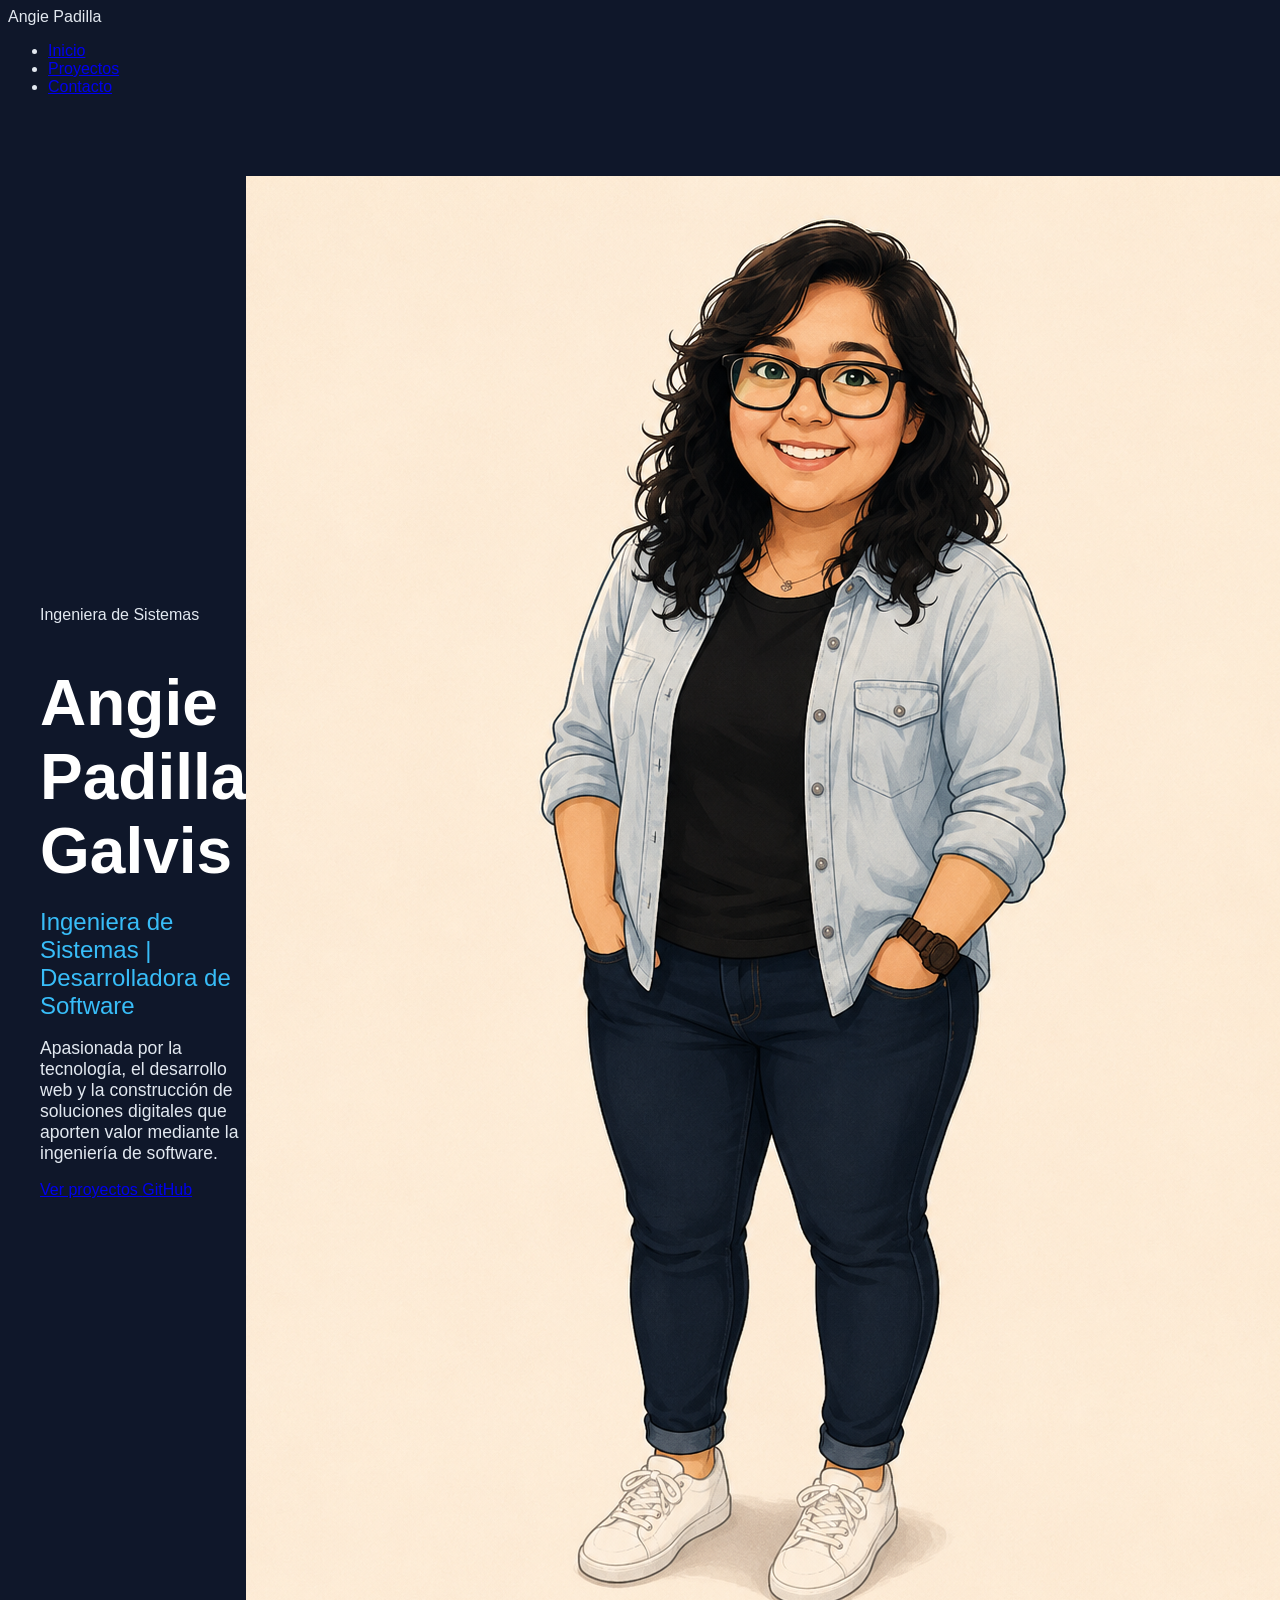
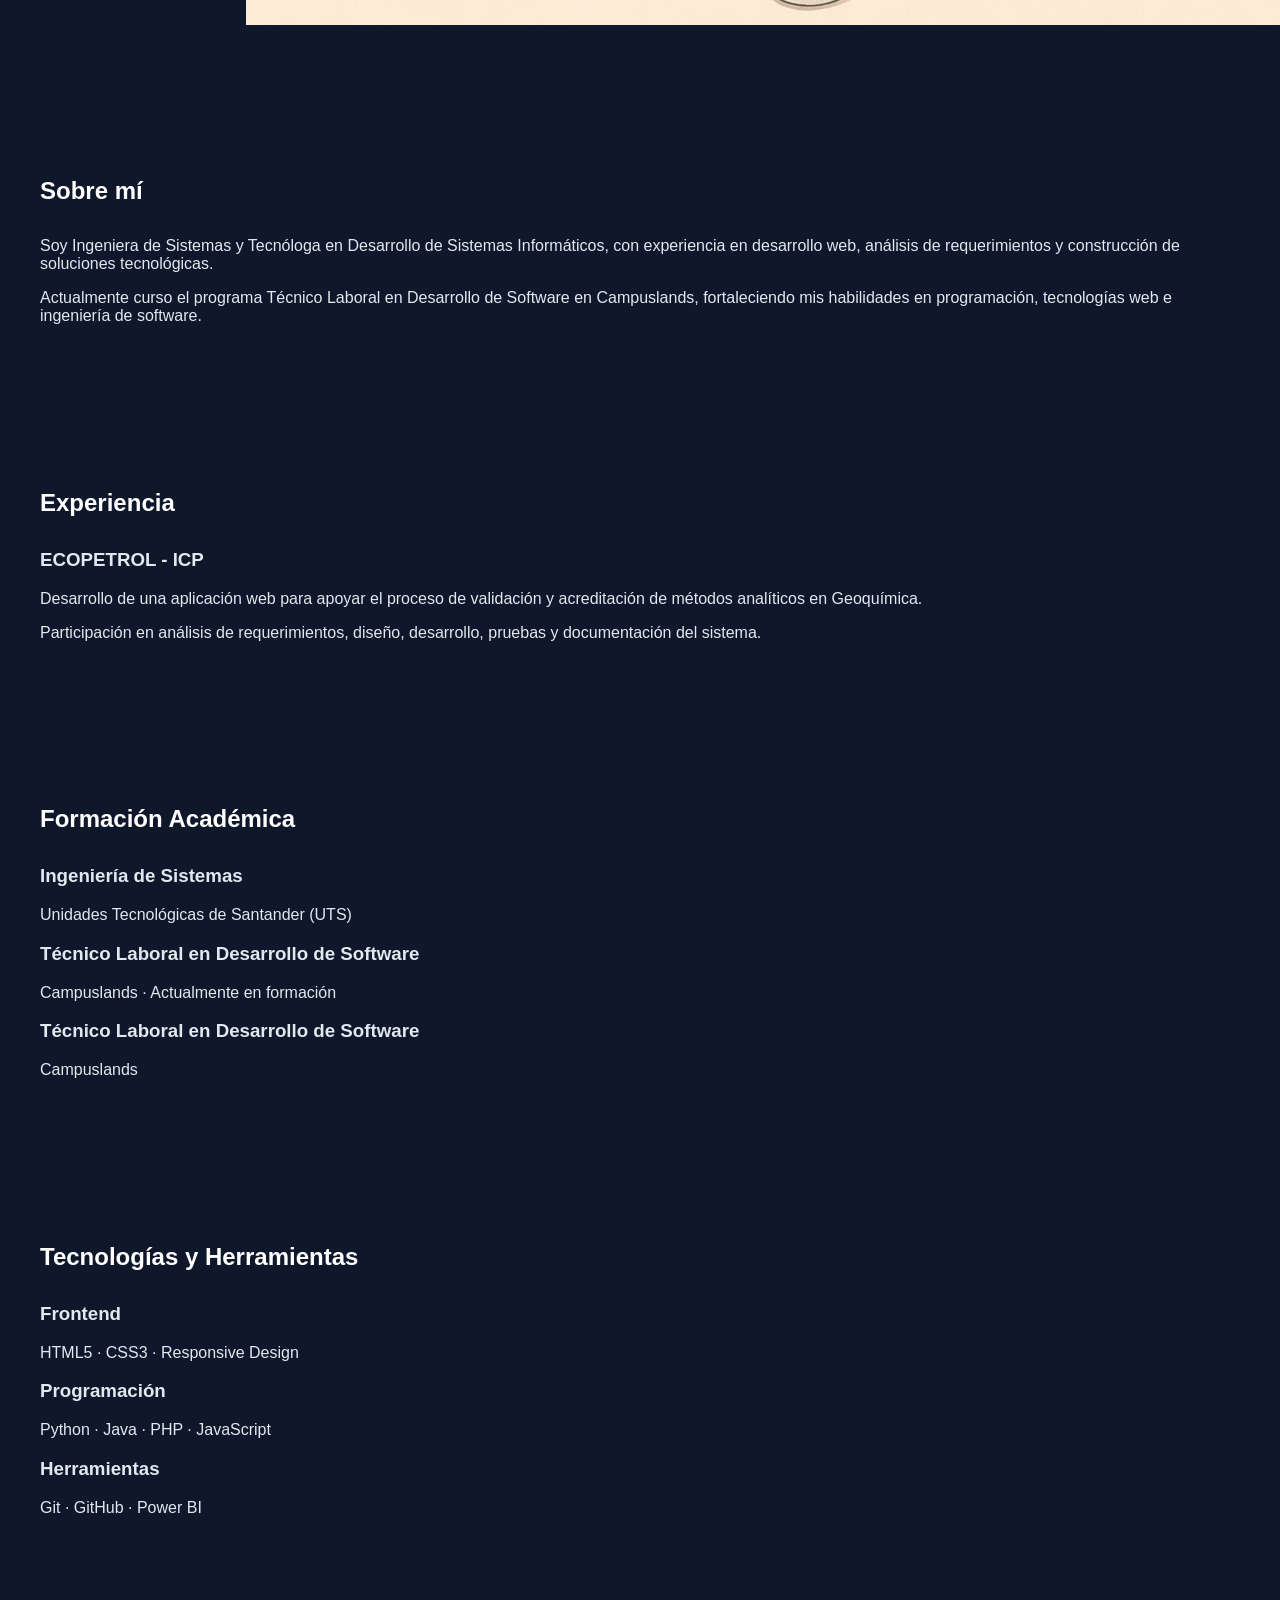
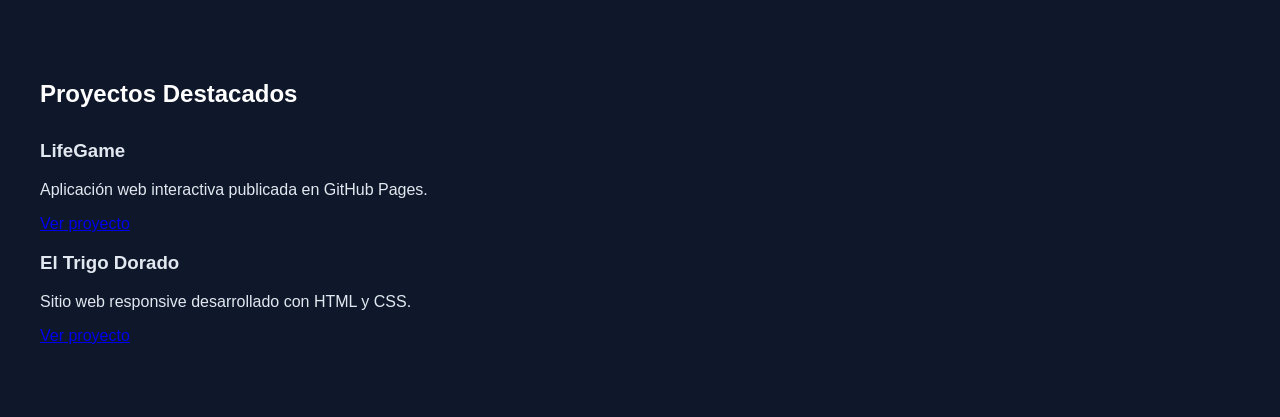
==== index.html @ a49ab9be "Estructura principal index.html" ====
<!DOCTYPE html>
<html lang="es">

<head>
    
    <meta charset="UTF-8">
    <meta name="viewport" content="width=device-width, initial-scale=1.0">
    <title>Angie Padilla Galvis | Ingeniera de Sistemas</title>

    <link rel="stylesheet" href="css/styles.css">
</head>

<body>
    <nav class="menu">
        <div class="logo">
            Angie Padilla
        </div>
        <ul>
            <li><a href="index.html">Inicio</a></li>
            <li><a href="proyectos.html">Proyectos</a></li>
            <li><a href="contacto.html">Contacto</a></li>
        </ul>
    </nav>

    <header class="hero">

        <div class="hero__contenido">

            <span class="hero__etiqueta">
                Ingeniera de Sistemas
            </span>

            <h1>
                Angie Padilla Galvis
            </h1>

            <h2>
                Ingeniera de Sistemas | Desarrolladora de Software
            </h2>

            <p>
                Apasionada por la tecnología, el desarrollo web y la construcción de
                soluciones digitales que aporten valor mediante la ingeniería de software.
            </p>

            <div class="hero__botones">

                <a href="proyectos.html" class="btn btn--primario">
                    Ver proyectos
                </a>

                <a href="https://github.com/Angiepad09" target="_blank" class="btn btn--secundario">
                    GitHub
                </a>

            </div>

        </div>

        <div class="hero__imagen">

            <img src="images/avatar.png" alt="Foto profesional de Angie Patricia Padilla">

        </div>

    </header>

    <section class="sobre-mi">

        <h2>Sobre mí</h2>

        <div class="tarjeta">

            <p>
                Soy Ingeniera de Sistemas y Tecnóloga en Desarrollo de Sistemas Informáticos,
                con experiencia en desarrollo web, análisis de requerimientos y construcción
                de soluciones tecnológicas.
            </p>
            <p>
                Actualmente curso el programa Técnico Laboral en Desarrollo de Software en
                Campuslands, fortaleciendo mis habilidades en programación, tecnologías web
                e ingeniería de software.
            </p>

        </div>

    </section>


    <section class="experiencia">

        <h2>Experiencia</h2>

        <article class="tarjeta">

            <h3>ECOPETROL - ICP</h3>

            <p>
                Desarrollo de una aplicación web para apoyar el proceso de
                validación y acreditación de métodos analíticos en Geoquímica.
            </p>

            <p>
                Participación en análisis de requerimientos, diseño,
                desarrollo, pruebas y documentación del sistema.
            </p>

        </article>

    </section>

    <section class="formacion">

        <h2>Formación Académica</h2>

        <div class="tarjetas">

            <article class="tarjeta">

                <h3>Ingeniería de Sistemas</h3>

                <p>
                    Unidades Tecnológicas de Santander (UTS)
                </p>

            </article>

            <article class="tarjeta">

                <h3>Técnico Laboral en Desarrollo de Software</h3>
                <p>Campuslands · Actualmente en formación</p>

            </article>

            <article class="tarjeta">

                <h3>Técnico Laboral en Desarrollo de Software</h3>

                <p>
                    Campuslands
                </p>

            </article>

        </div>

    </section>

    <section class="habilidades">

        <h2>Tecnologías y Herramientas</h2>

        <div class="tarjetas">

            <article class="tarjeta">
                <h3>Frontend</h3>
                <p>HTML5 · CSS3 · Responsive Design</p>
            </article>

            <article class="tarjeta">
                <h3>Programación</h3>
                <p>Python · Java · PHP · JavaScript</p>
            </article>

            <article class="tarjeta">
                <h3>Herramientas</h3>
                <p>Git · GitHub · Power BI</p>
            </article>

        </div>

    </section>

    <section class="proyectos-destacados">

        <h2>Proyectos Destacados</h2>

        <div class="tarjetas">

            <article class="tarjeta">

                <h3>LifeGame</h3>

                <p>
                    Aplicación web interactiva publicada en GitHub Pages.
                </p>

                <a href="https://angiepad09.github.io/lifegame-angie/" target="_blank" class="btn btn--primario">
                    Ver proyecto
                </a>

            </article>

            <article class="tarjeta">

                <h3>El Trigo Dorado</h3>

                <p>
                    Sitio web responsive desarrollado con HTML y CSS.
                </p>

                <a href="https://angiepad09.github.io/Reto1_Html_CSS_Angie/" target="_blank" class="btn btn--primario">
                    Ver proyecto
                </a>

            </article>

        </div>

    </section>
</body>

</html>
---- css/styles.css ----
:root{
    --fondo:#0f172a;
    --panel:#1e293b;
    --panel-hover:#334155;

    --texto:#e2e8f0;
    --titulo:#ffffff;

    --acento:#38bdf8;
    --acento-hover:#0ea5e9;

    --borde:#475569;
}

body{
    background:var(--fondo);
    color:var(--texto);
    font-family:'Segoe UI',sans-serif;
}    
section{
    padding:4rem 2rem;
}

h2{
    margin-bottom:2rem;
    color:var(--titulo);
}
    
 .hero{
    display:grid;
    grid-template-columns: 2fr 1fr;
    min-height: 100vh;    
    align-items:center;

    padding:4rem 2rem;
}

.hero__contenido h1{
    font-size:clamp(2.5rem,5vw,5rem);
    color:var(--titulo);
    margin-bottom:.5rem;
}

.hero__contenido h2{
    color:var(--acento);
    font-weight:500;
    margin-bottom:1rem;
}

.hero__contenido p{
    max-width:700px;
    font-size:1.1rem;
}
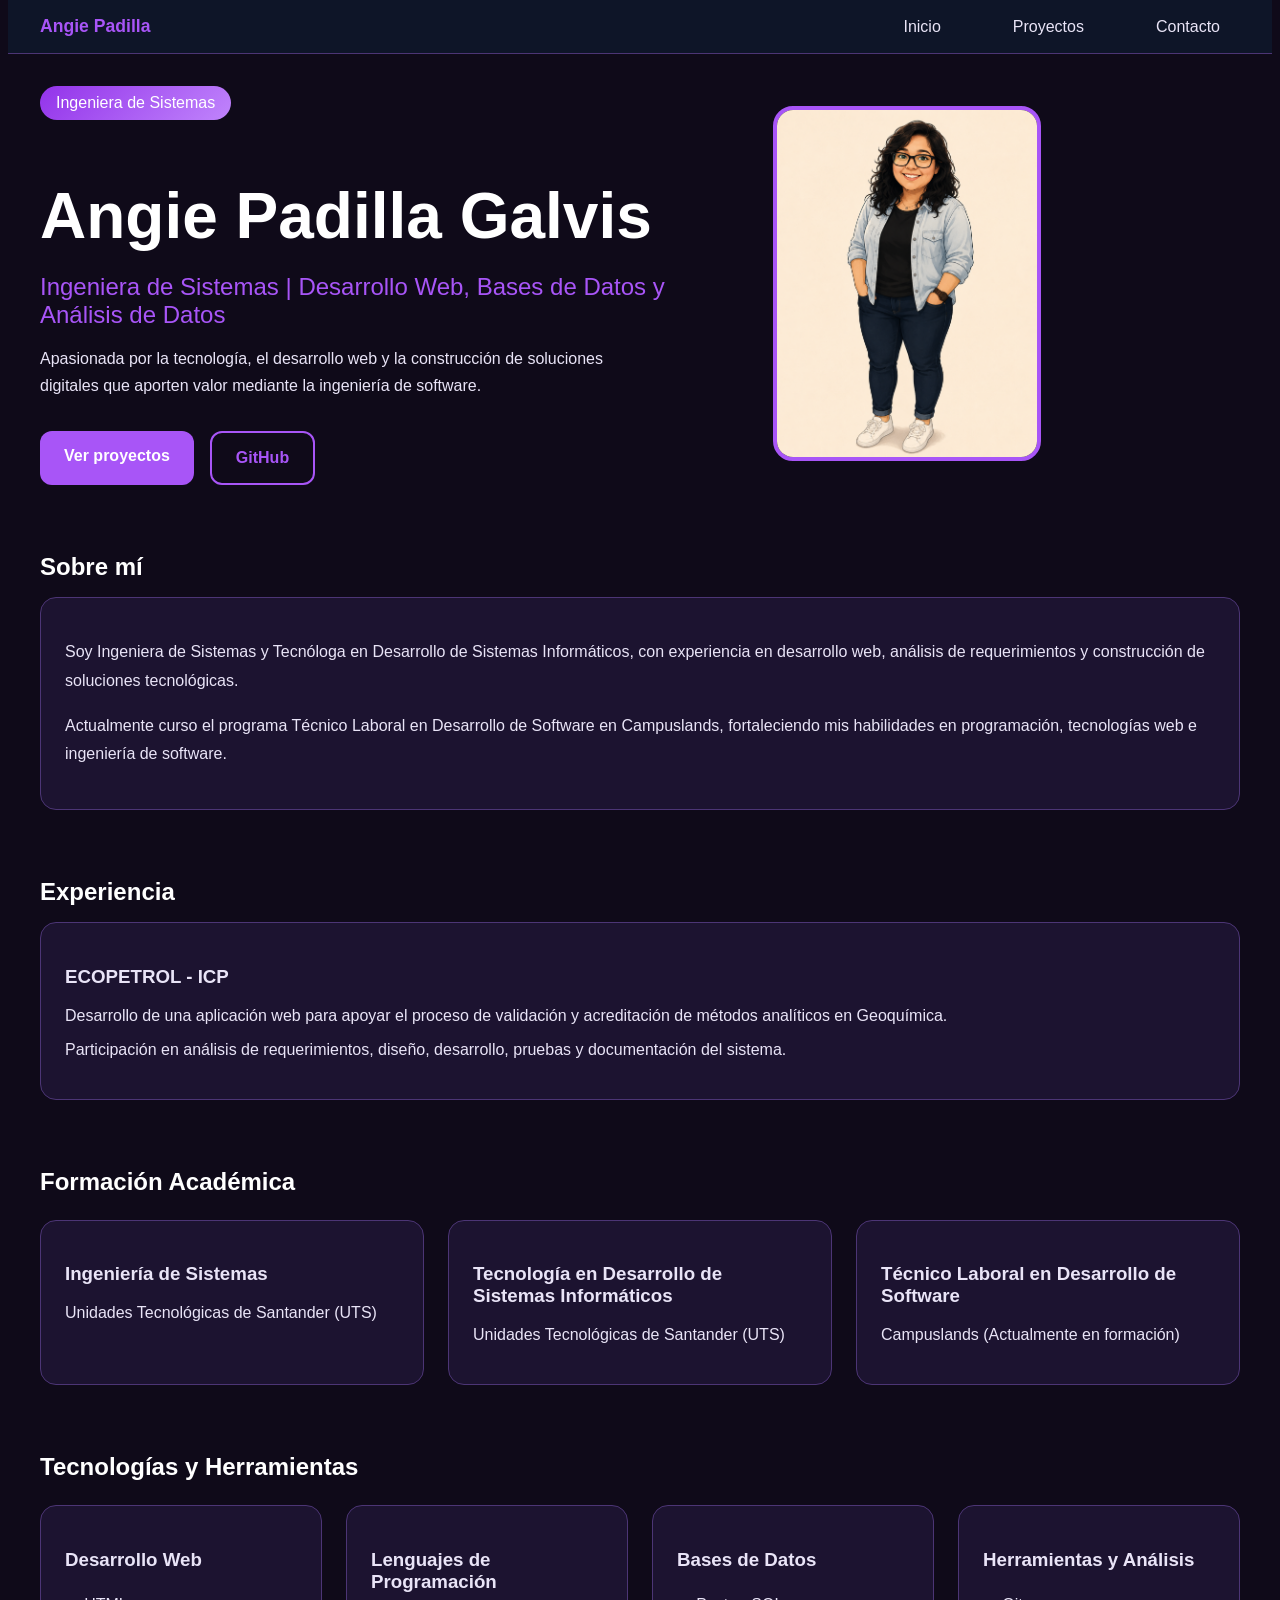
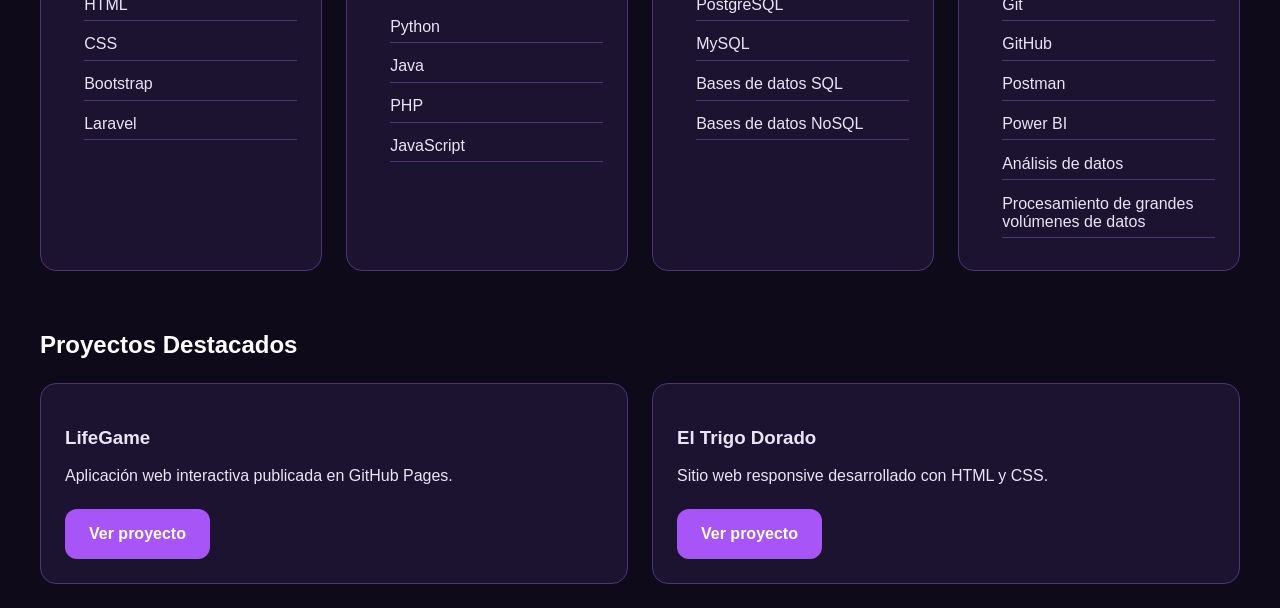
==== commit 47cf7364: "feat: :sparkles: Modificacion habilidades Se agregaron habilidades, se incluyo otra columna" ====
--- a/index.html
+++ b/index.html
@@ -2,7 +2,7 @@
 <html lang="es">
 
 <head>
-    
+
     <meta charset="UTF-8">
     <meta name="viewport" content="width=device-width, initial-scale=1.0">
     <title>Angie Padilla Galvis | Ingeniera de Sistemas</title>
@@ -35,7 +35,7 @@
             </h1>
 
             <h2>
-                Ingeniera de Sistemas | Desarrolladora de Software
+                Ingeniera de Sistemas | Desarrollo Web, Bases de Datos y Análisis de Datos
             </h2>
 
             <p>
@@ -118,27 +118,21 @@
             <article class="tarjeta">
 
                 <h3>Ingeniería de Sistemas</h3>
-
-                <p>
-                    Unidades Tecnológicas de Santander (UTS)
-                </p>
+                <p>Unidades Tecnológicas de Santander (UTS)</p>
+
+            </article>
+
+            <article class="tarjeta">
+
+                <h3>Tecnología en Desarrollo de Sistemas Informáticos</h3>
+                <p>Unidades Tecnológicas de Santander (UTS)</p>
 
             </article>
 
             <article class="tarjeta">
 
                 <h3>Técnico Laboral en Desarrollo de Software</h3>
-                <p>Campuslands · Actualmente en formación</p>
-
-            </article>
-
-            <article class="tarjeta">
-
-                <h3>Técnico Laboral en Desarrollo de Software</h3>
-
-                <p>
-                    Campuslands
-                </p>
+                <p>Campuslands (Actualmente en formación)</p>
 
             </article>
 
@@ -153,18 +147,49 @@
         <div class="tarjetas">
 
             <article class="tarjeta">
-                <h3>Frontend</h3>
-                <p>HTML5 · CSS3 · Responsive Design</p>
-            </article>
-
-            <article class="tarjeta">
-                <h3>Programación</h3>
-                <p>Python · Java · PHP · JavaScript</p>
-            </article>
-
-            <article class="tarjeta">
-                <h3>Herramientas</h3>
-                <p>Git · GitHub · Power BI</p>
+                <h3>Desarrollo Web</h3>
+
+                <ul>
+                    <li>HTML</li>
+                    <li>CSS</li>
+                    <li>Bootstrap</li>
+                    <li>Laravel</li>
+                </ul>
+            </article>
+
+            <article class="tarjeta">
+                <h3>Lenguajes de Programación</h3>
+
+                <ul>
+                    <li>Python</li>
+                    <li>Java</li>
+                    <li>PHP</li>
+                    <li>JavaScript</li>
+                </ul>
+            </article>
+
+            <article class="tarjeta">
+                <h3>Bases de Datos</h3>
+
+                <ul>
+                    <li>PostgreSQL</li>
+                    <li>MySQL</li>
+                    <li>Bases de datos SQL</li>
+                    <li>Bases de datos NoSQL</li>
+                </ul>
+            </article>
+
+            <article class="tarjeta">
+                <h3>Herramientas y Análisis</h3>
+
+                <ul>
+                    <li>Git</li>
+                    <li>GitHub</li>
+                    <li>Postman</li>
+                    <li>Power BI</li>
+                    <li>Análisis de datos</li>
+                    <li>Procesamiento de grandes volúmenes de datos</li>
+                </ul>
             </article>
 
         </div>
--- a/css/styles.css
+++ b/css/styles.css
@@ -1,39 +1,65 @@
+/* =============================================== */
+/* VARIABLES */
+/* =============================================== */
 :root{
-    --fondo:#0f172a;
-    --panel:#1e293b;
-    --panel-hover:#334155;
-
-    --texto:#e2e8f0;
-    --titulo:#ffffff;
-
-    --acento:#38bdf8;
-    --acento-hover:#0ea5e9;
-
-    --borde:#475569;
+    --fondo:#0F0A19;
+    --panel:#1C1330;
+    --panel-hover:#2A1D47;
+
+    --texto:#E9E4F7;
+    --titulo:#FFFFFF;
+
+    --acento:#A855F7;
+    --acento-hover:#C084FC;
+
+    --borde:#4C3575;
 }
 
 body{
     background:var(--fondo);
     color:var(--texto);
     font-family:'Segoe UI',sans-serif;
-}    
+    margin:0;
+} 
+/* ================================================= */
+/* R6 - MAX WIDTH Y UNIDADES RELATIVAS */
+/* ================================================= */
+
+.hero, .menu, section{
+    max-width:1200px;
+    margin:auto;
+}
+
 section{
-    padding:4rem 2rem;
+    padding:1.5rem;
 }
 
 h2{
-    margin-bottom:2rem;
+    margin-bottom:1rem;
     color:var(--titulo);
 }
-    
- .hero{
+
+/* ================================================= */
+/* R4 - GRID TEMPLATE AREAS */
+/* ================================================= */
+.hero{
     display:grid;
-    grid-template-columns: 2fr 1fr;
-    min-height: 100vh;    
+
+    grid-template-areas:
+    "contenido"
+    "imagen";
+
+    gap:2rem;
+
+    min-height:auto;
     align-items:center;
 
-    padding:4rem 2rem;
-}
+    padding:2rem;
+}
+.hero__contenido{
+    grid-area:contenido;
+}
+
 
 .hero__contenido h1{
     font-size:clamp(2.5rem,5vw,5rem);
@@ -48,6 +74,234 @@
 }
 
 .hero__contenido p{
-    max-width:700px;
+    max-width:600px;
+    line-height:1.7;
+    
+}
+
+.hero__etiqueta{
+    display:inline-block;
+    background:linear-gradient(
+        135deg,
+        #9333EA,
+        #C084FC
+    );
+
+    color:white;
+
+    padding:.5rem 1rem;
+
+    border-radius:999px;
+
+    margin-bottom:1rem;
+}
+
+.hero__imagen{
+    grid-area:imagen;
+}
+
+/* ================================================= */
+/* R7 - IMÁGENES RESPONSIVE */
+/* ================================================= */
+
+.hero__imagen img{
+    width:260px;
+    max-width:320px;
+    height:auto;
+    border-radius:20px;
+    border:4px solid var(--acento);
+}
+
+.hero__botones{
+    display:flex;
+    gap:1rem;
+    flex-wrap:wrap;
+
+    margin-top:2rem;
+}
+/* ================================================= */
+/* MENU */
+/* ================================================= */
+.menu{
+    position:sticky;
+    top:0;
+    background:rgba(15,23,42,.95);
+    backdrop-filter:blur(10px);
+    border-bottom:1px solid var(--borde);
+    padding:1rem 2rem;
+    z-index:100;
+    display:flex;
+    justify-content:space-between;
+    align-items:center;
+}
+
+.menu ul{
+    display:flex;
+    justify-content:center;
+    gap:2rem;
+
+    list-style:none;
+    margin:0;
+    padding:0;
+}
+
+.menu a{
+    color:var(--texto);
+
+    text-decoration:none;
+
+    padding:.75rem 1.25rem;
+
+    border-radius:10px;
+
+    transition:.3s;
+}
+
+.menu a:hover{
+    background:var(--acento);
+    color:white;
+}
+
+.logo{
+    color:var(--acento);
+    font-weight:bold;
     font-size:1.1rem;
 }
+
+/* ================================================= */
+/* BOTONES */
+/* ================================================= */
+.btn{
+    display:inline-block;
+    padding:1rem 1.5rem;
+    text-decoration:none;
+    border-radius:12px;
+    font-weight:bold;
+    transition:.3s;
+}
+
+.btn--primario{
+    background:var(--acento);
+    color:white;
+}
+
+.btn--primario:hover{
+    background:var(--acento-hover);
+}
+
+.btn--secundario{
+    border:2px solid var(--acento);
+    color:var(--acento);
+}
+
+.btn--secundario:hover{
+    background:var(--acento);
+    color:white;
+}
+
+
+/* ================================================= */
+/* TARJETAS */
+/* ================================================= */
+.tarjeta{
+    background:var(--panel);
+    border:1px solid var(--borde);
+    border-radius:16px;
+    padding:1.5rem;
+    transition:.3s;
+}
+
+.tarjeta:hover{
+    transform:translateY(-8px);
+
+    background:var(--panel-hover);
+
+    box-shadow:0 15px 35px rgba(0,0,0,.25);
+}
+
+.tarjeta ul{
+    list-style:none;
+    margin:0;
+    padding-left:1.2rem;
+}
+
+.tarjeta li{
+    padding:.4rem 0;
+    border-bottom:1px solid var(--borde);
+    margin-bottom:.5rem;
+}
+
+/* ================================================= */
+/* R5 - TARJETAS CON AUTO-FIT Y MINMAX */
+/* ================================================= */
+
+.tarjetas{
+    display:grid;
+    grid-template-columns:repeat(auto-fit,minmax(250px,1fr));
+    gap:1.5rem;
+    margin-top:1.5rem;
+}
+
+/* ================================================= */
+/* SOBRE MI */
+/* ================================================= */
+.sobre-mi{
+    max-width:1200px;
+    padding-top:1rem;
+}
+
+.sobre-mi .tarjeta{
+    max-width:1200px;
+}
+
+.sobre-mi p{
+    line-height:1.8;
+    margin-bottom:1rem;
+}
+
+.sobre-mi__contenido{
+    display:grid;
+    grid-template-columns:
+    repeat(auto-fit,minmax(300px,1fr));
+
+    gap:1.5rem;
+}
+
+/* ================================================= */
+/* PROYECTOS */
+/* ================================================= */
+
+.proyectos-destacados{
+    padding-top:1rem;
+}
+
+.proyectos-destacados .tarjeta p{
+    margin-bottom:1.5rem;
+}
+
+/* ================================================= */
+/* R3 - BREAKPOINT 600PX Y 1024PX*/
+/* ================================================= */
+
+@media (min-width:600px){
+
+    .menu ul{
+        justify-content:center;
+    }
+
+}
+
+@media (min-width:1024px){
+
+    .hero{
+
+        grid-template-areas:
+        "contenido imagen";
+
+        grid-template-columns:
+        1.5fr 1fr;
+
+    }
+
+}
+
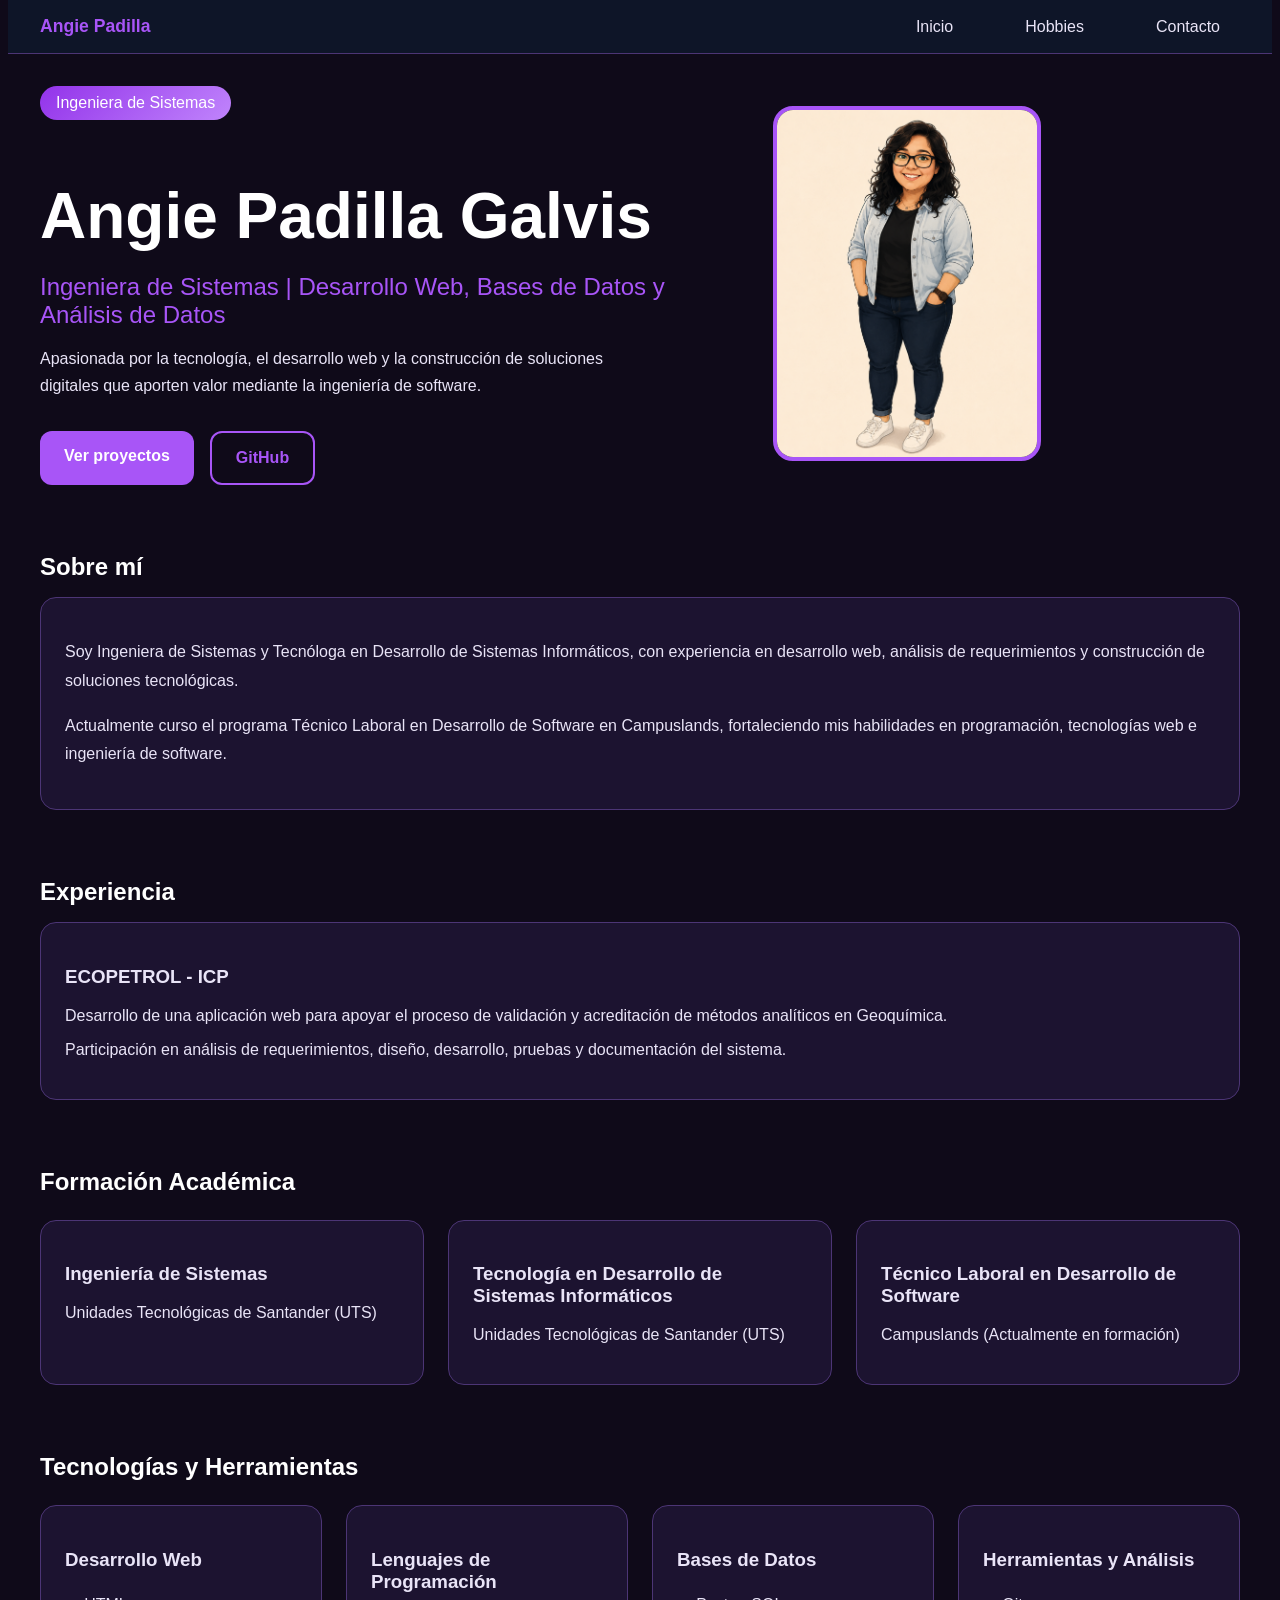
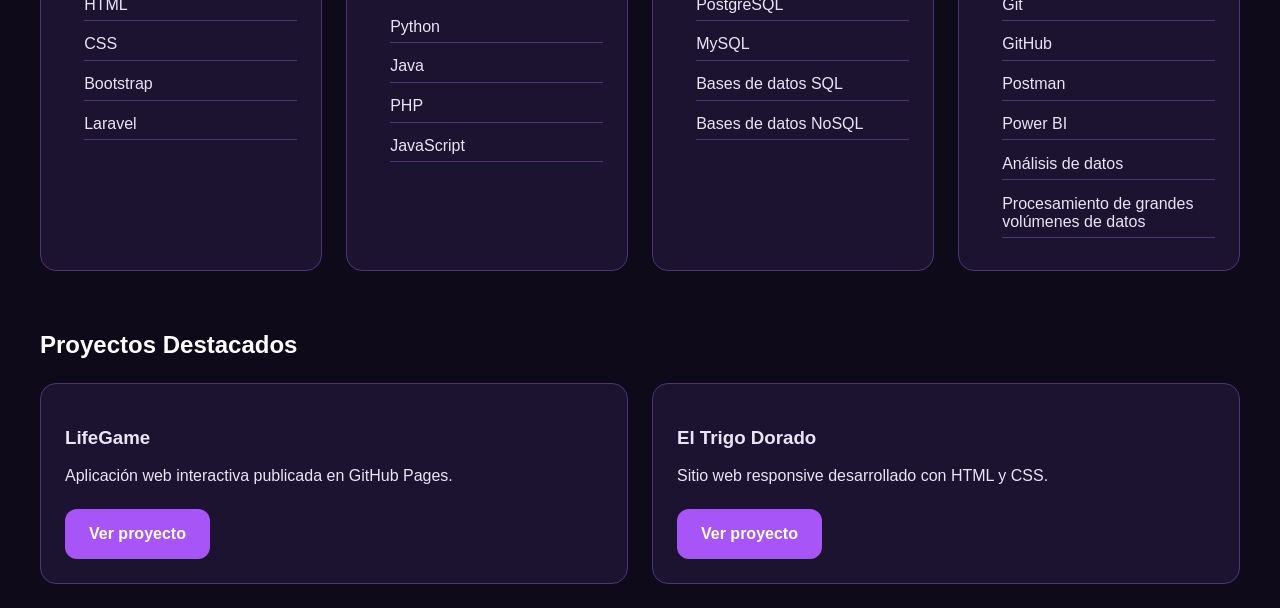
==== commit c0fc6f1d: "feat: :construction: Creacion de hobbies.html Se realizo estructura basica de la pagina hobbies.html" ====
--- a/index.html
+++ b/index.html
@@ -17,8 +17,8 @@
         </div>
         <ul>
             <li><a href="index.html">Inicio</a></li>
-            <li><a href="proyectos.html">Proyectos</a></li>
-            <li><a href="contacto.html">Contacto</a></li>
+            <li><a href="views/hobbies.html">Hobbies</a></li>
+            <li><a href="#">Contacto</a></li>
         </ul>
     </nav>
 
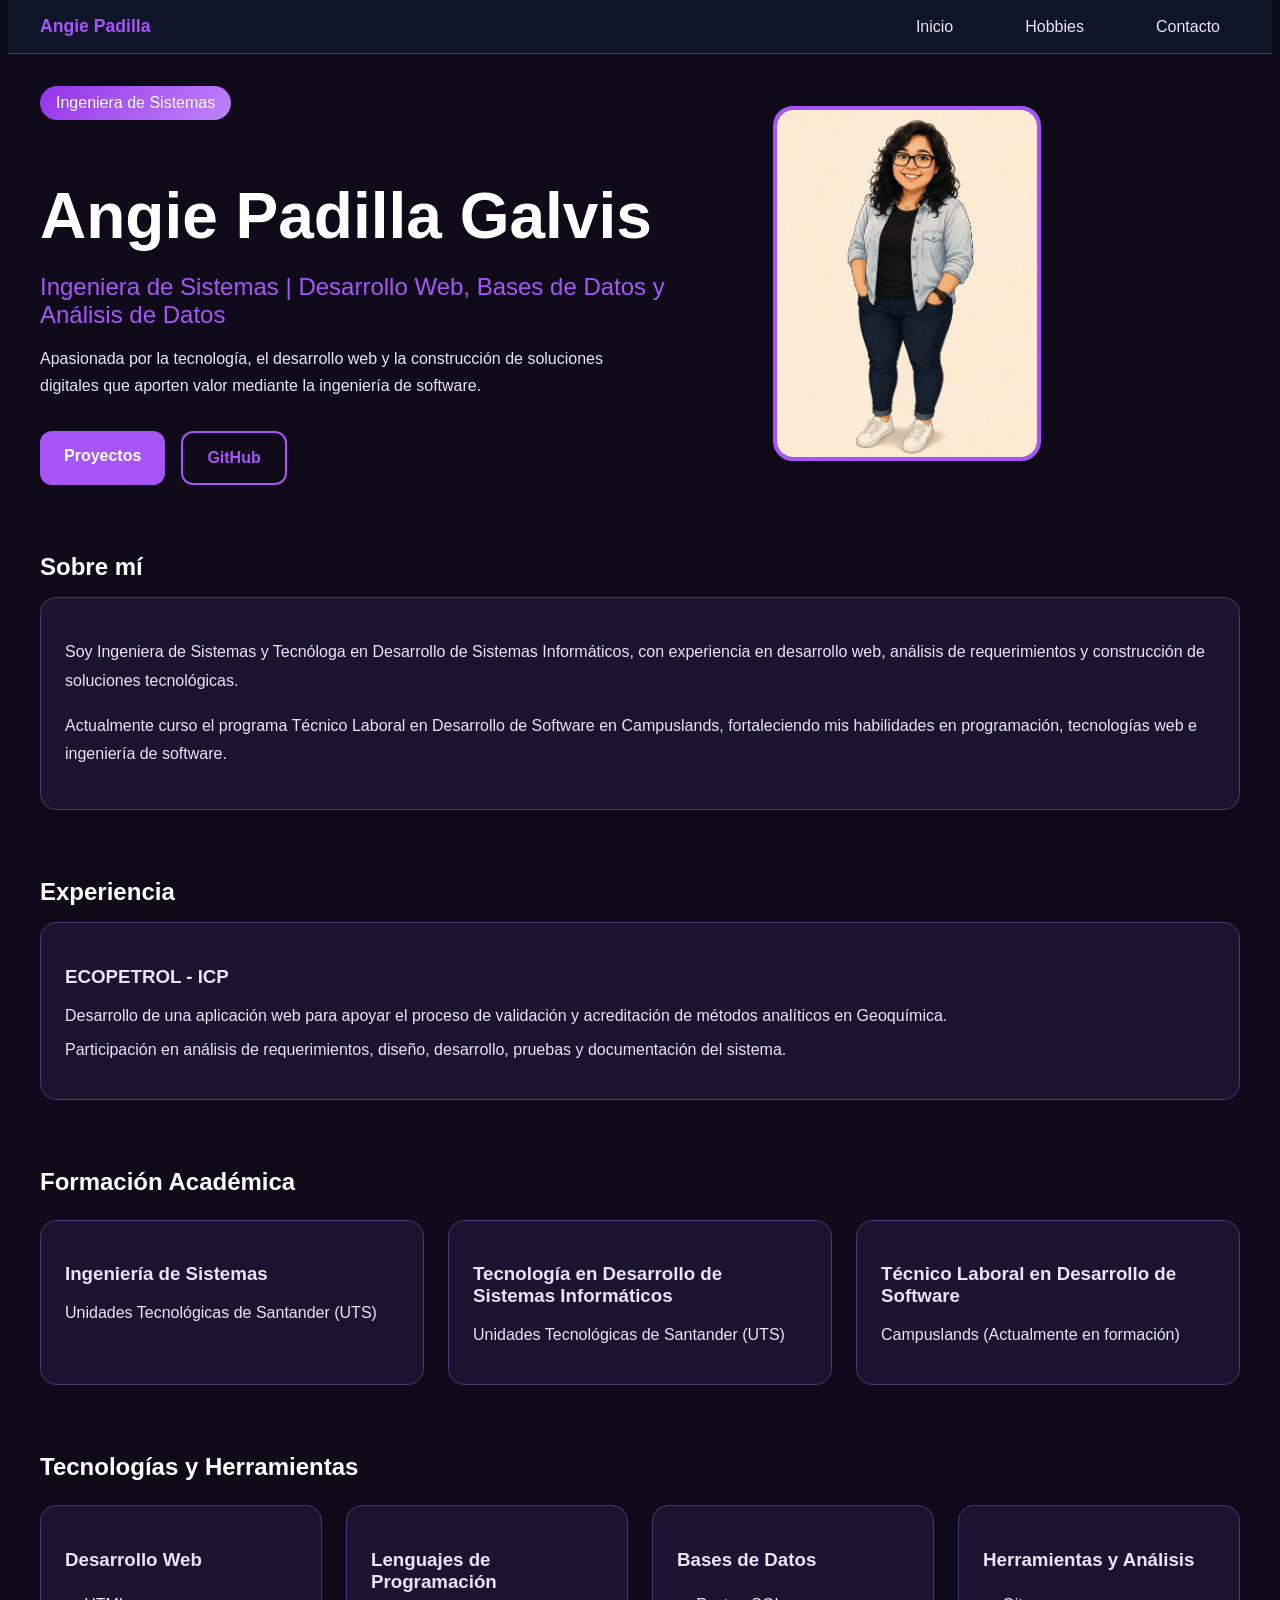
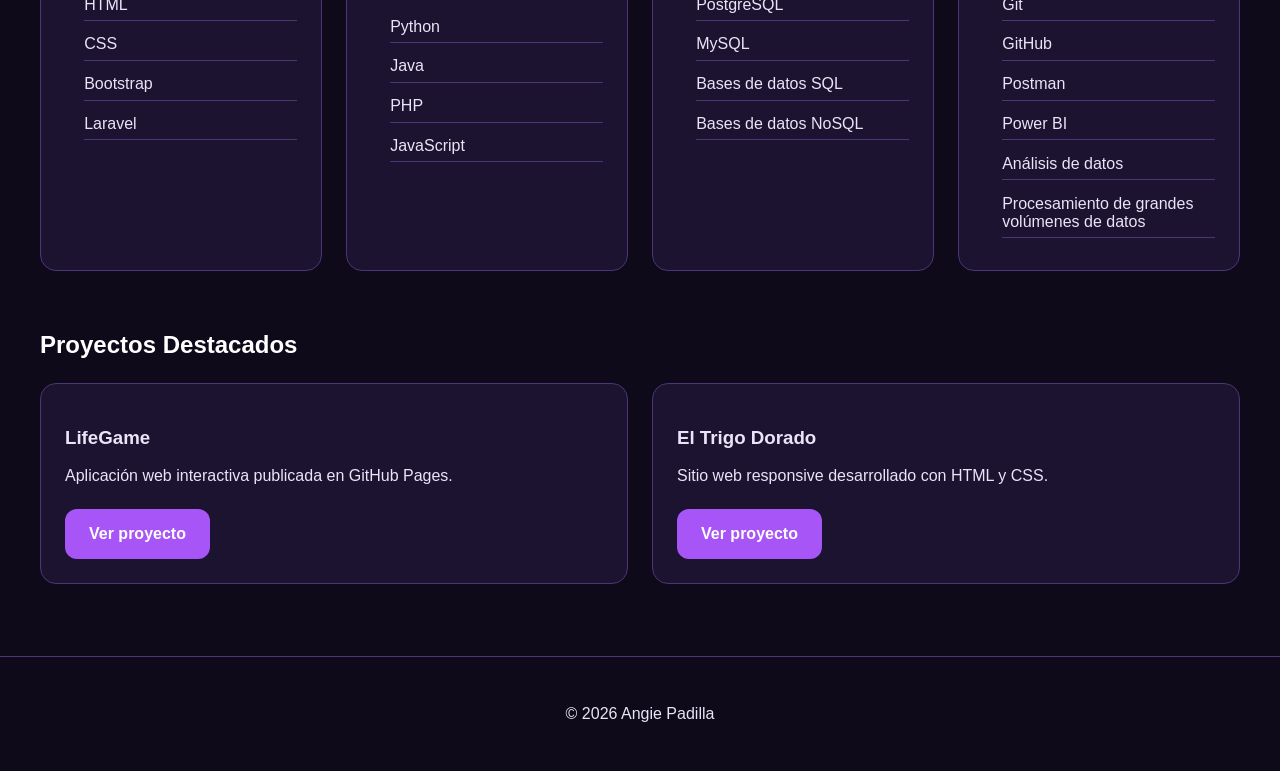
==== commit d400cdf3: "feat: :construction_worker: Cambio es hobbies y CSS Se agrego CSS a las tarjetas, movimientos" ====
--- a/index.html
+++ b/index.html
@@ -45,9 +45,7 @@
 
             <div class="hero__botones">
 
-                <a href="proyectos.html" class="btn btn--primario">
-                    Ver proyectos
-                </a>
+                <a href="#proyectos" class="btn btn--primario">Proyectos</a>
 
                 <a href="https://github.com/Angiepad09" target="_blank" class="btn btn--secundario">
                     GitHub
@@ -196,7 +194,7 @@
 
     </section>
 
-    <section class="proyectos-destacados">
+    <section id="proyectos" class="proyectos-destacados">
 
         <h2>Proyectos Destacados</h2>
 
@@ -233,6 +231,12 @@
         </div>
 
     </section>
+
+    <footer class="footer">
+    <p>© 2026 Angie Padilla</p>
+    </footer>
+
+         
 </body>
 
 </html>
--- a/css/styles.css
+++ b/css/styles.css
@@ -106,10 +106,17 @@
 
 .hero__imagen img{
     width:260px;
-    max-width:320px;
+    max-width:550px;
     height:auto;
     border-radius:20px;
     border:4px solid var(--acento);
+}
+
+.hobbies__imagen img{
+    width:100%;
+    max-width:500px;
+    height:280px;
+    object-fit:cover;
 }
 
 .hero__botones{
@@ -209,6 +216,24 @@
     border-radius:16px;
     padding:1.5rem;
     transition:.3s;
+    opacity:0;
+    transform:translateY(30px);
+    animation:aparecer .8s forwards;
+}
+
+.tarjeta:nth-child(2){
+    animation-delay:.2s;
+}
+
+.tarjeta:nth-child(3){
+    animation-delay:.4s;
+}
+
+@keyframes aparecer{
+    to{
+        opacity:1;
+        transform:translateY(0);
+    }
 }
 
 .tarjeta:hover{
@@ -229,6 +254,14 @@
     padding:.4rem 0;
     border-bottom:1px solid var(--borde);
     margin-bottom:.5rem;
+}
+
+.tarjeta img{
+    width:100%;
+    height:220px;
+    object-fit:cover;
+    border-radius:12px;
+    margin-bottom:1rem;
 }
 
 /* ================================================= */
@@ -267,6 +300,13 @@
     gap:1.5rem;
 }
 
+.footer{
+    text-align:center;
+    padding:2rem;
+    border-top:1px solid var(--borde);
+    margin-top:3rem;
+}
+
 /* ================================================= */
 /* PROYECTOS */
 /* ================================================= */
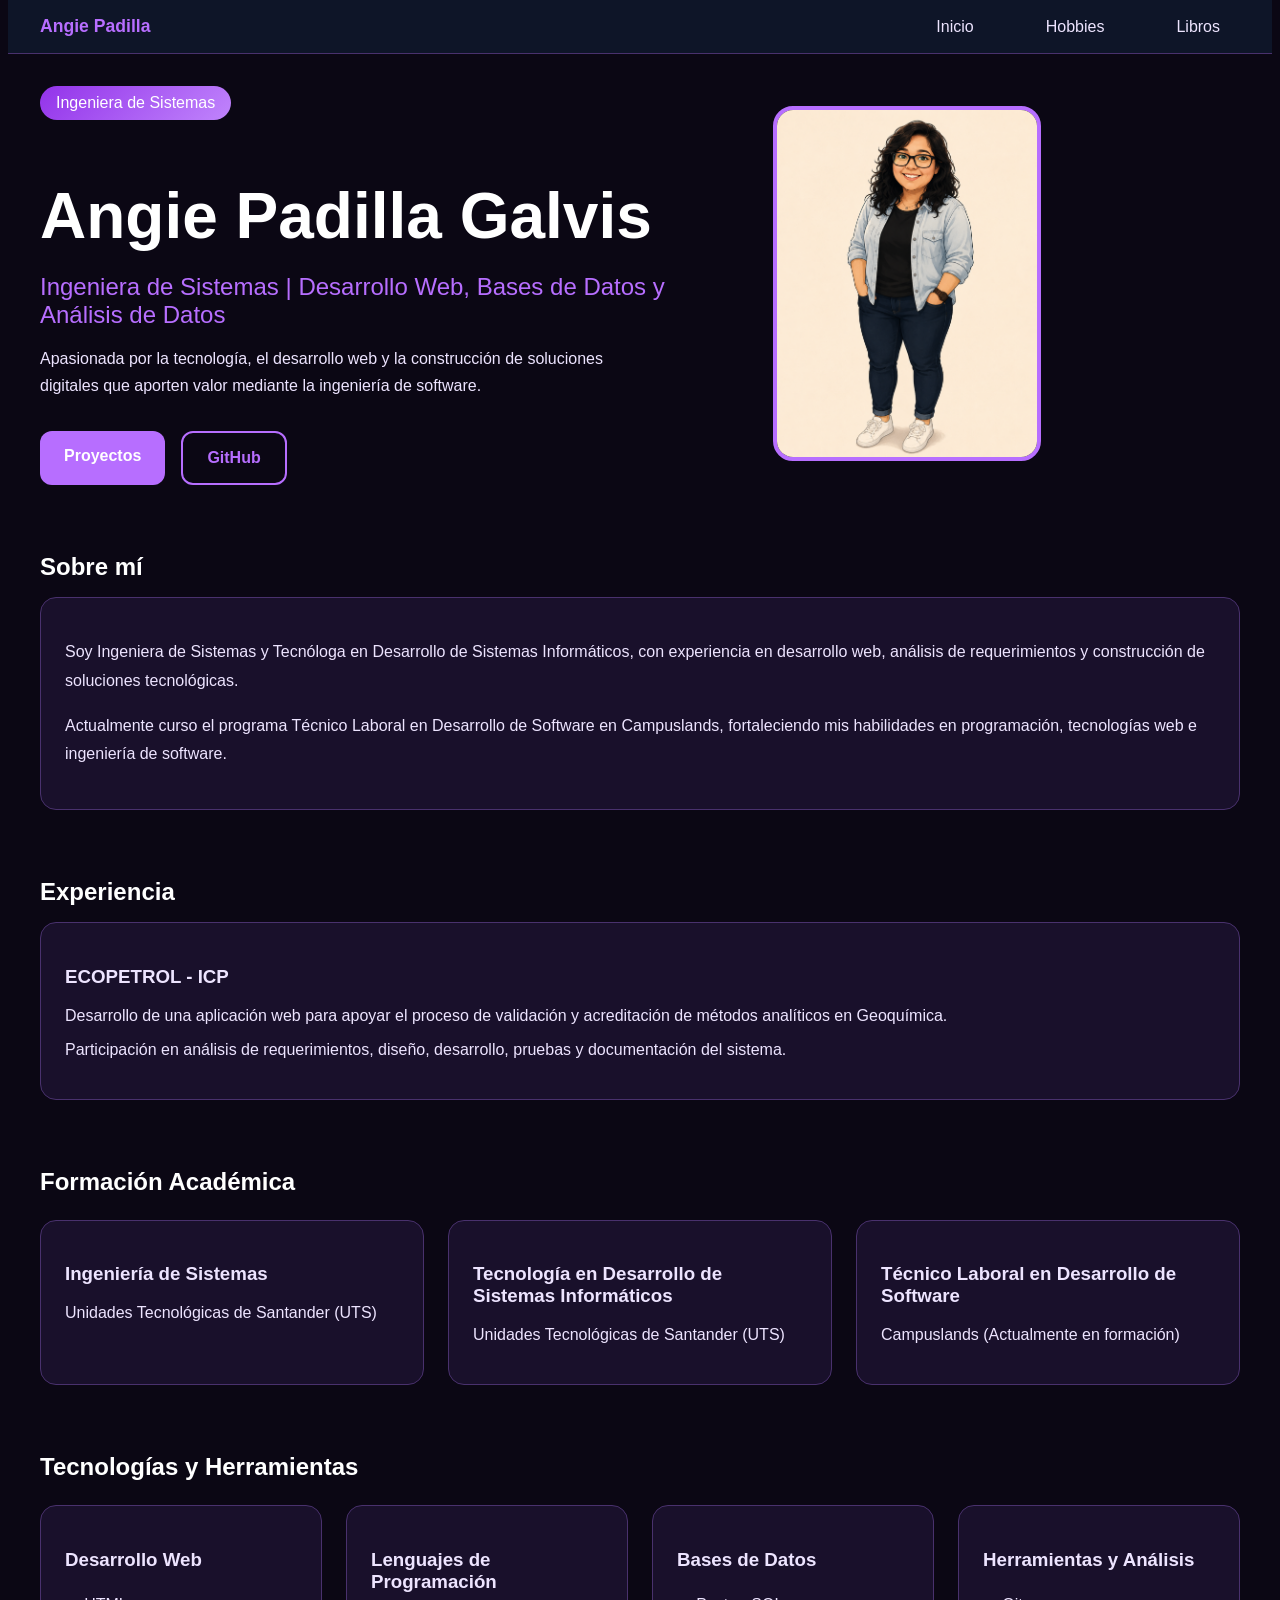
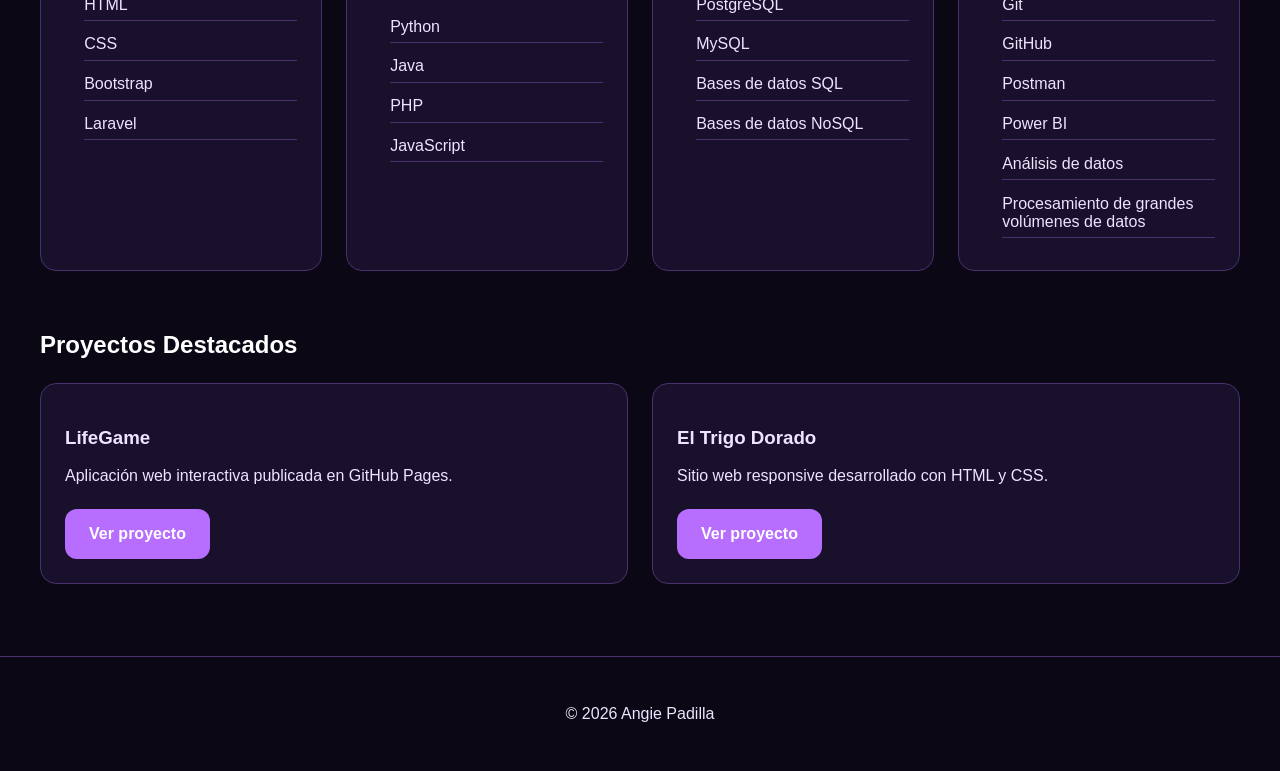
==== commit 7467f2c3: "feat: :construction: Cambio de menu, CSS colores generales Se agrega la pagina libros en el menu, e " ====
--- a/index.html
+++ b/index.html
@@ -18,7 +18,7 @@
         <ul>
             <li><a href="index.html">Inicio</a></li>
             <li><a href="views/hobbies.html">Hobbies</a></li>
-            <li><a href="#">Contacto</a></li>
+            <li><a href="views/libros.html">Libros</a></li>
         </ul>
     </nav>
 
--- a/css/styles.css
+++ b/css/styles.css
@@ -1,18 +1,19 @@
 /* =============================================== */
 /* VARIABLES */
 /* =============================================== */
-:root{
-    --fondo:#0F0A19;
-    --panel:#1C1330;
-    --panel-hover:#2A1D47;
-
-    --texto:#E9E4F7;
-    --titulo:#FFFFFF;
-
-    --acento:#A855F7;
-    --acento-hover:#C084FC;
-
-    --borde:#4C3575;
+
+:root {
+    --fondo: #0B0714;
+    --panel: #19102B;
+    --panel-hover: #2D1B4E;
+
+    --texto: #EDE4FF;
+    --titulo: #FFFFFF;
+
+    --acento: #B76EFF;
+    --acento-hover: #E0B3FF;
+
+    --borde: #49316D;
 }
 
 body{
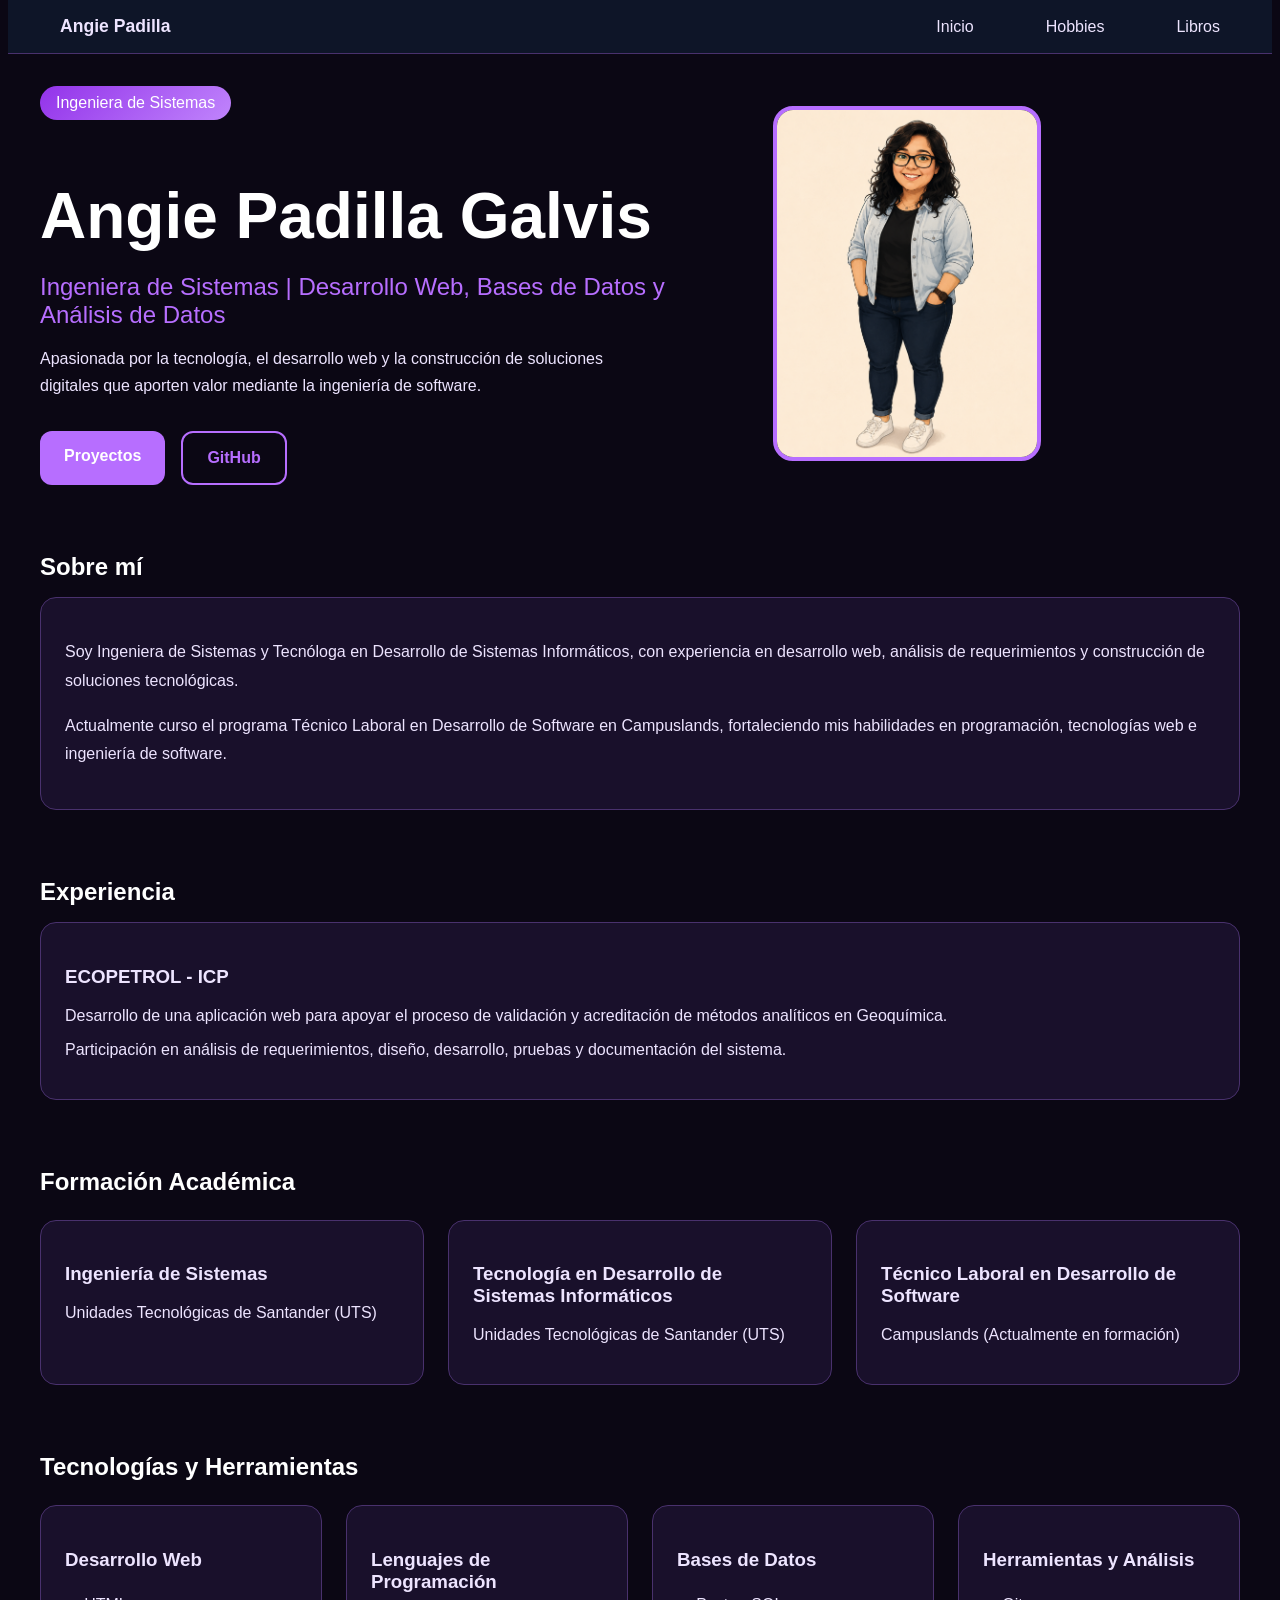
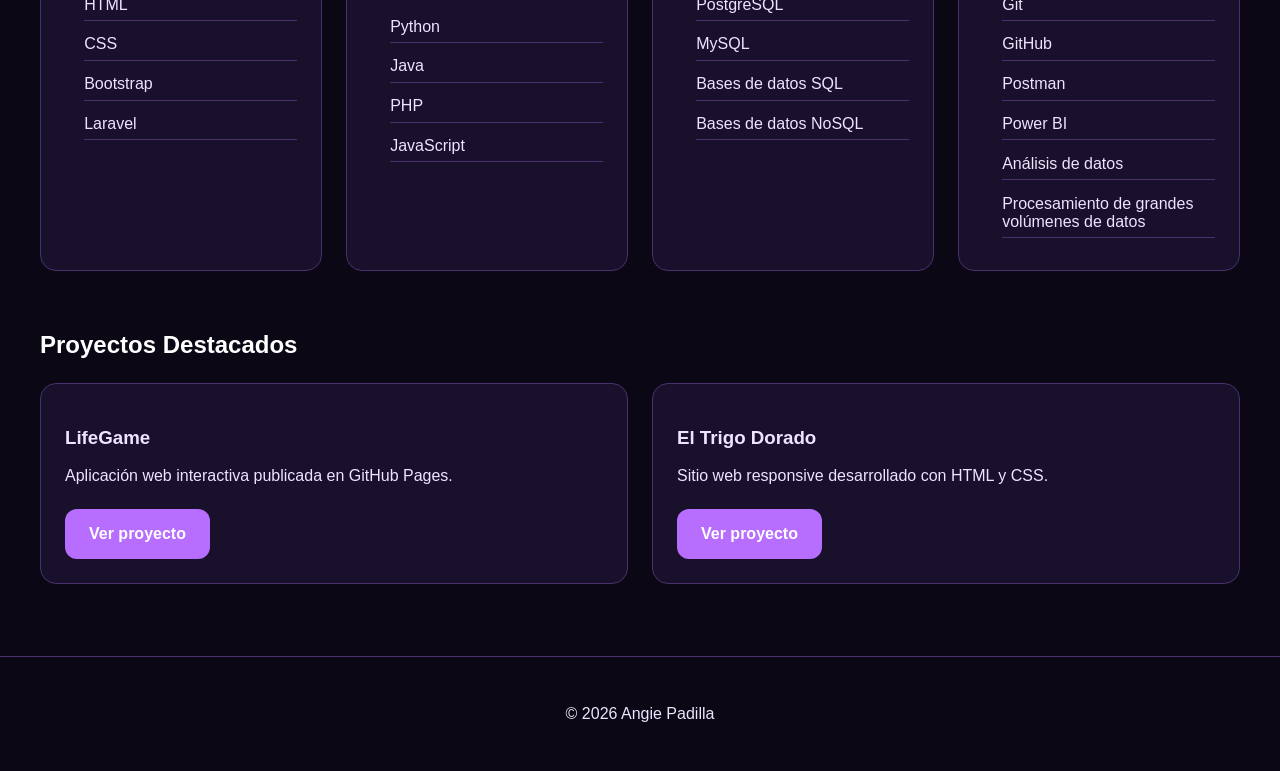
==== commit 4a0f8f20: "feat: :construction: Se agrego una ruta Se agrego ruta de inicia al logo" ====
--- a/index.html
+++ b/index.html
@@ -5,15 +5,15 @@
 
     <meta charset="UTF-8">
     <meta name="viewport" content="width=device-width, initial-scale=1.0">
+    <link rel="icon" type="image/png" href="images/logo.jpg">
     <title>Angie Padilla Galvis | Ingeniera de Sistemas</title>
-
     <link rel="stylesheet" href="css/styles.css">
 </head>
 
 <body>
     <nav class="menu">
         <div class="logo">
-            Angie Padilla
+            <a href="index.html">Angie Padilla</a>
         </div>
         <ul>
             <li><a href="index.html">Inicio</a></li>
